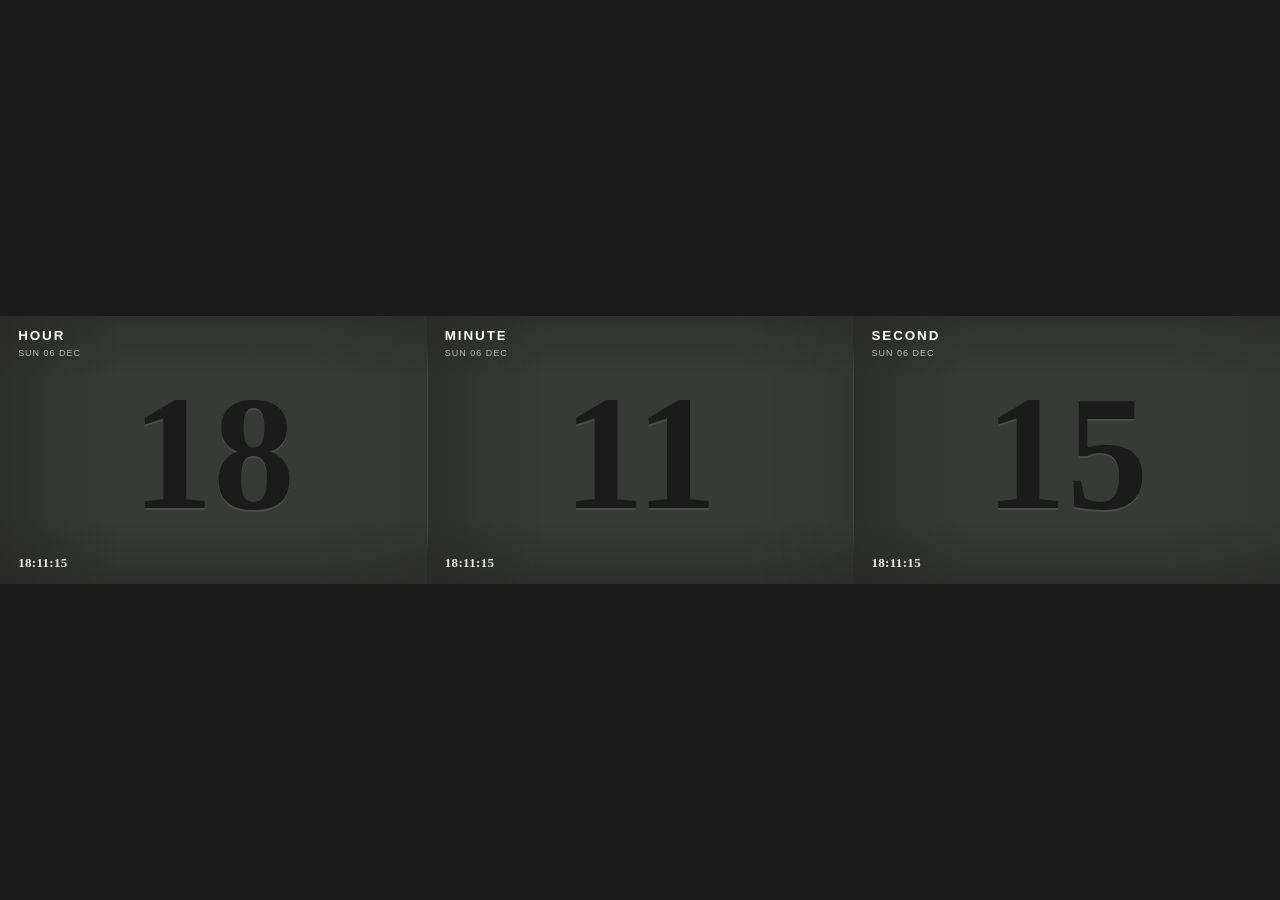
==== screen-b7f4e2/index.html @ 58f95afc "Build three-panel Recall-Bot clock framework" ====
<!doctype html>
<html lang="en-AU">
<head>
  <meta charset="utf-8">
  <meta name="viewport" content="width=device-width,initial-scale=1,viewport-fit=cover">
  <meta name="robots" content="noindex,nofollow,noarchive,nosnippet,noimageindex">
  <meta name="googlebot" content="noindex,nofollow,noarchive,nosnippet,noimageindex">
  <meta name="referrer" content="no-referrer">
  <meta http-equiv="Content-Security-Policy" content="default-src 'self'; img-src 'self'; media-src 'self'; font-src 'self'; style-src 'self'; script-src 'self'; connect-src 'none'; frame-src 'none'; object-src 'none'; base-uri 'none'; form-action 'none'">
  <title>Screen</title>
  <link rel="preload" href="fonts/OpenSans-Regular.woff2" as="font" type="font/woff2" crossorigin>
  <link rel="preload" href="fonts/OpenSans-SemiBold.woff2" as="font" type="font/woff2" crossorigin>
  <link rel="preload" href="fonts/PTSerif-Bold.woff2" as="font" type="font/woff2" crossorigin>
  <link rel="stylesheet" href="style.css?v=20260805-1">
</head>
<body>
  <main id="stage" aria-label="Recall-Bot three-panel clock prototype">
    <section class="panel" data-kind="hour">
      <video id="hour-video" class="panel-video" muted autoplay loop playsinline preload="auto"></video>
      <div class="shade" aria-hidden="true"></div>
      <header class="panel-header"><div class="panel-label">HOUR</div><div class="panel-date">WED 05 AUG</div></header>
      <div class="panel-value" id="hour-value">17</div>
      <footer class="panel-footer"><time class="mini-clock">17:05:00</time></footer>
    </section>
    <section class="panel" data-kind="minute">
      <video id="minute-video" class="panel-video" muted autoplay loop playsinline preload="auto"></video>
      <div class="shade" aria-hidden="true"></div>
      <header class="panel-header"><div class="panel-label">MINUTE</div><div class="panel-date">WED 05 AUG</div></header>
      <div class="panel-value" id="minute-value">05</div>
      <footer class="panel-footer"><time class="mini-clock">17:05:00</time></footer>
    </section>
    <section class="panel" data-kind="second">
      <video id="second-video" class="panel-video" muted autoplay loop playsinline preload="auto"></video>
      <div class="shade" aria-hidden="true"></div>
      <header class="panel-header"><div class="panel-label">SECOND</div><div class="panel-date">WED 05 AUG</div></header>
      <div class="panel-value" id="second-value">00</div>
      <footer class="panel-footer"><time class="mini-clock">17:05:00</time></footer>
    </section>
  </main>
  <aside id="debug" hidden></aside>
  <script src="app.js?v=20260805-1"></script>
</body>
</html>
---- screen-b7f4e2/style.css ----
@font-face{font-family:"Open Sans Local";src:url("fonts/OpenSans-Regular.woff2") format("woff2");font-style:normal;font-weight:400;font-display:swap}
@font-face{font-family:"Open Sans Local";src:url("fonts/OpenSans-SemiBold.woff2") format("woff2");font-style:normal;font-weight:600;font-display:swap}
@font-face{font-family:"PT Serif Local";src:url("fonts/PTSerif-Bold.woff2") format("woff2");font-style:normal;font-weight:700;font-display:swap}
:root{--aurecon-grey:#373A36;--aurecon-dark:#1C1B1C;--aurecon-green:#89C925;--white:#fff}
*{box-sizing:border-box}html,body{margin:0;width:100%;height:100%;overflow:hidden;background:var(--aurecon-dark)}body{display:grid;place-items:center}
#stage{position:relative;display:grid;grid-template-columns:repeat(3,1fr);width:min(100vw,calc(100vh * 4.776119403));height:min(100vh,calc(100vw / 4.776119403));aspect-ratio:3840/804;overflow:hidden;background:var(--aurecon-grey);contain:strict}
.panel{position:relative;min-width:0;height:100%;overflow:hidden;background:var(--aurecon-grey);isolation:isolate}.panel+.panel::before{content:"";position:absolute;z-index:20;inset:28px auto 28px 0;width:1px;background:linear-gradient(transparent,rgba(255,255,255,.13) 16%,rgba(255,255,255,.13) 84%,transparent)}
.panel-video{position:absolute;z-index:0;inset:0;width:100%;height:100%;object-fit:cover;background:var(--aurecon-grey)}.shade{position:absolute;z-index:1;inset:0;background:linear-gradient(90deg,rgba(28,27,28,.36),transparent 28%,transparent 72%,rgba(28,27,28,.12)),linear-gradient(180deg,rgba(28,27,28,.28),transparent 23%,transparent 76%,rgba(28,27,28,.32));pointer-events:none}
.panel-header{position:absolute;z-index:4;top:4.7%;left:4.25%;display:flex;flex-direction:column;align-items:flex-start;gap:7px;color:var(--white);font-family:"Open Sans Local",Arial,sans-serif;text-transform:uppercase}.panel-label{font-size:clamp(13px,1.05vw,40px);line-height:1;font-weight:600;letter-spacing:.14em}.panel-date{font-size:clamp(9px,.47vw,18px);line-height:1;font-weight:400;letter-spacing:.11em;color:rgba(255,255,255,.68)}
.panel-value{position:absolute;z-index:3;left:50%;top:50%;transform:translate(-50%,-47%);font-family:"PT Serif Local",Georgia,serif;font-size:clamp(86px,12.75vw,490px);line-height:.78;font-weight:700;font-variant-numeric:tabular-nums lining-nums;color:var(--aurecon-dark);text-shadow:0 2px 0 rgba(255,255,255,.1);pointer-events:none}.panel-footer{position:absolute;z-index:4;left:4.25%;bottom:4.8%;color:var(--white)}.mini-clock{font-family:"PT Serif Local",Georgia,serif;font-size:clamp(13px,.84vw,32px);line-height:1;font-weight:700;font-variant-numeric:tabular-nums lining-nums;letter-spacing:.025em;color:rgba(255,255,255,.9)}
#debug{position:fixed;z-index:100;top:8px;right:8px;max-width:min(620px,calc(100vw - 16px));padding:9px 11px;border:1px solid rgba(255,255,255,.24);border-radius:5px;background:rgba(28,27,28,.88);color:#fff;font:12px/1.45 ui-monospace,SFMono-Regular,Consolas,monospace;white-space:pre-wrap;pointer-events:none}@media(max-width:900px){.panel-date{display:none}}
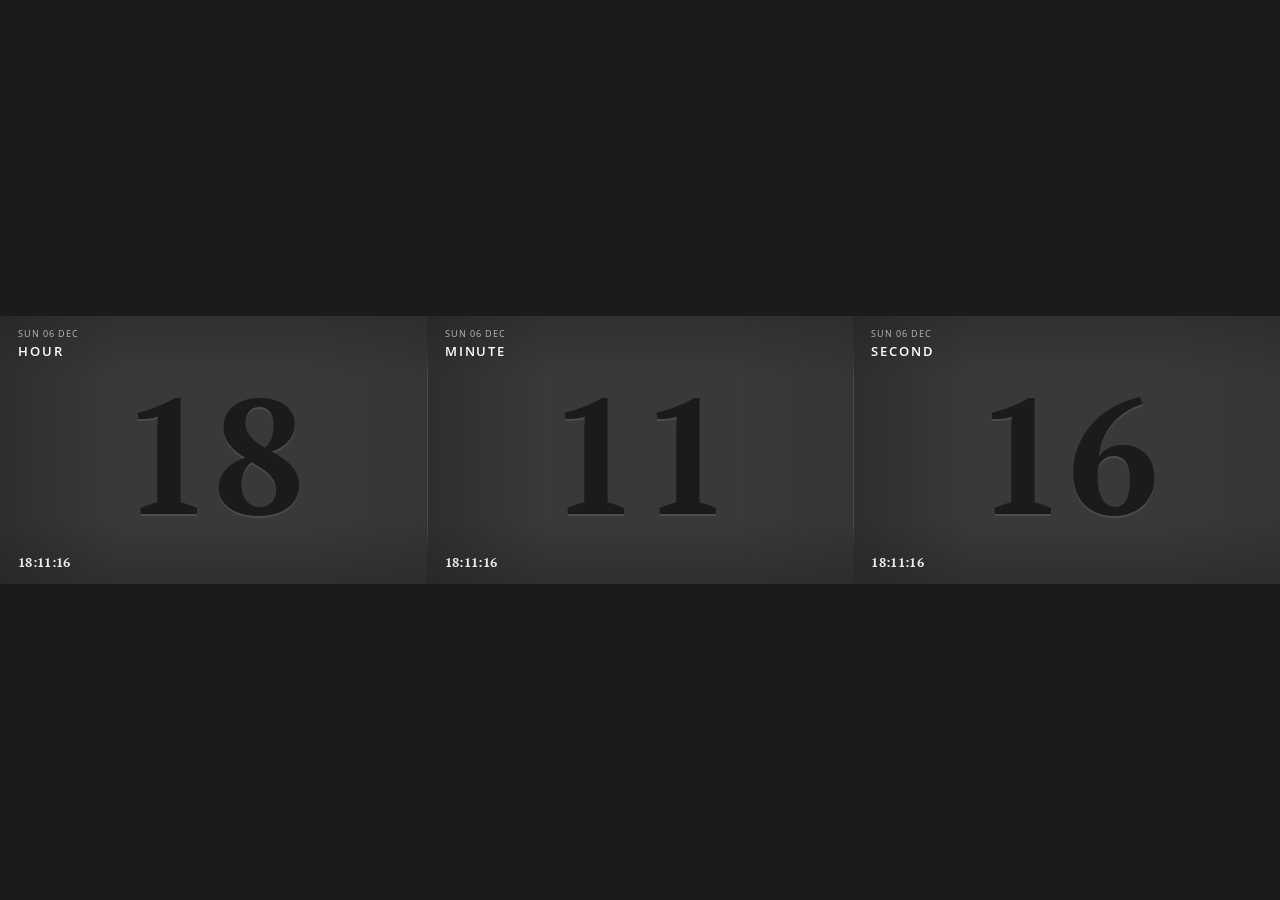
==== commit d7f3f0be: "Refine fixed native clock markup" ====
--- a/screen-b7f4e2/index.html
+++ b/screen-b7f4e2/index.html
@@ -11,33 +11,48 @@
   <link rel="preload" href="fonts/OpenSans-Regular.woff2" as="font" type="font/woff2" crossorigin>
   <link rel="preload" href="fonts/OpenSans-SemiBold.woff2" as="font" type="font/woff2" crossorigin>
   <link rel="preload" href="fonts/PTSerif-Bold.woff2" as="font" type="font/woff2" crossorigin>
-  <link rel="stylesheet" href="style.css?v=20260805-1">
+  <link rel="stylesheet" href="style.css?v=20260806-1">
 </head>
 <body>
-  <main id="stage" aria-label="Recall-Bot three-panel clock prototype">
-    <section class="panel" data-kind="hour">
-      <video id="hour-video" class="panel-video" muted autoplay loop playsinline preload="auto"></video>
-      <div class="shade" aria-hidden="true"></div>
-      <header class="panel-header"><div class="panel-label">HOUR</div><div class="panel-date">WED 05 AUG</div></header>
-      <div class="panel-value" id="hour-value">17</div>
-      <footer class="panel-footer"><time class="mini-clock">17:05:00</time></footer>
-    </section>
-    <section class="panel" data-kind="minute">
-      <video id="minute-video" class="panel-video" muted autoplay loop playsinline preload="auto"></video>
-      <div class="shade" aria-hidden="true"></div>
-      <header class="panel-header"><div class="panel-label">MINUTE</div><div class="panel-date">WED 05 AUG</div></header>
-      <div class="panel-value" id="minute-value">05</div>
-      <footer class="panel-footer"><time class="mini-clock">17:05:00</time></footer>
-    </section>
-    <section class="panel" data-kind="second">
-      <video id="second-video" class="panel-video" muted autoplay loop playsinline preload="auto"></video>
-      <div class="shade" aria-hidden="true"></div>
-      <header class="panel-header"><div class="panel-label">SECOND</div><div class="panel-date">WED 05 AUG</div></header>
-      <div class="panel-value" id="second-value">00</div>
-      <footer class="panel-footer"><time class="mini-clock">17:05:00</time></footer>
-    </section>
-  </main>
+  <div id="viewport">
+    <div id="stage-shell">
+      <main id="stage" aria-label="Recall-Bot three-panel clock prototype">
+        <section class="panel" data-kind="hour">
+          <video id="hour-video" class="panel-video" muted autoplay loop playsinline preload="auto"></video>
+          <div class="shade" aria-hidden="true"></div>
+          <header class="panel-header">
+            <div class="panel-date">THU 06 AUG</div>
+            <div class="panel-label">HOUR</div>
+          </header>
+          <div class="panel-value" id="hour-value">00</div>
+          <footer class="panel-footer"><time class="mini-clock">00:00:00</time></footer>
+        </section>
+
+        <section class="panel" data-kind="minute">
+          <video id="minute-video" class="panel-video" muted autoplay loop playsinline preload="auto"></video>
+          <div class="shade" aria-hidden="true"></div>
+          <header class="panel-header">
+            <div class="panel-date">THU 06 AUG</div>
+            <div class="panel-label">MINUTE</div>
+          </header>
+          <div class="panel-value" id="minute-value">00</div>
+          <footer class="panel-footer"><time class="mini-clock">00:00:00</time></footer>
+        </section>
+
+        <section class="panel" data-kind="second">
+          <video id="second-video" class="panel-video" muted autoplay loop playsinline preload="auto"></video>
+          <div class="shade" aria-hidden="true"></div>
+          <header class="panel-header">
+            <div class="panel-date">THU 06 AUG</div>
+            <div class="panel-label">SECOND</div>
+          </header>
+          <div class="panel-value" id="second-value">00</div>
+          <footer class="panel-footer"><time class="mini-clock">00:00:00</time></footer>
+        </section>
+      </main>
+    </div>
+  </div>
   <aside id="debug" hidden></aside>
-  <script src="app.js?v=20260805-1"></script>
+  <script src="app.js?v=20260806-1"></script>
 </body>
 </html>
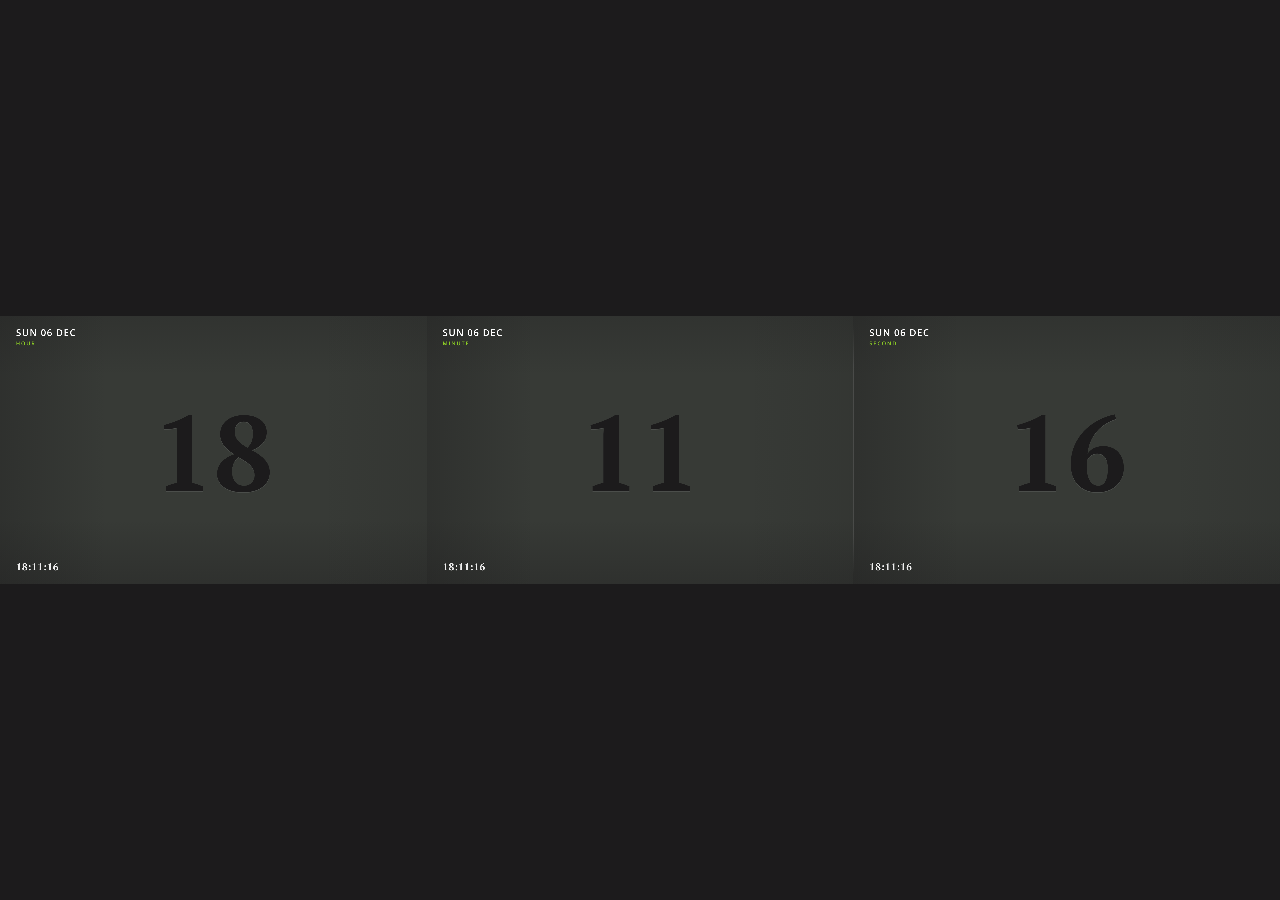
==== commit b5c73eb3: "Load the production asset map" ====
--- a/screen-b7f4e2/index.html
+++ b/screen-b7f4e2/index.html
@@ -11,7 +11,7 @@
   <link rel="preload" href="fonts/OpenSans-Regular.woff2" as="font" type="font/woff2" crossorigin>
   <link rel="preload" href="fonts/OpenSans-SemiBold.woff2" as="font" type="font/woff2" crossorigin>
   <link rel="preload" href="fonts/PTSerif-Bold.woff2" as="font" type="font/woff2" crossorigin>
-  <link rel="stylesheet" href="style.css?v=20260806-1">
+  <link rel="stylesheet" href="style.css?v=20260806-2">
 </head>
 <body>
   <div id="viewport">
@@ -53,6 +53,7 @@
     </div>
   </div>
   <aside id="debug" hidden></aside>
-  <script src="app.js?v=20260806-1"></script>
+  <script src="asset-config.js?v=20260806-2"></script>
+  <script src="app.js?v=20260806-2"></script>
 </body>
 </html>
--- a/screen-b7f4e2/style.css
+++ b/screen-b7f4e2/style.css
@@ -1,11 +1,22 @@
 @font-face{font-family:"Open Sans Local";src:url("fonts/OpenSans-Regular.woff2") format("woff2");font-style:normal;font-weight:400;font-display:swap}
 @font-face{font-family:"Open Sans Local";src:url("fonts/OpenSans-SemiBold.woff2") format("woff2");font-style:normal;font-weight:600;font-display:swap}
 @font-face{font-family:"PT Serif Local";src:url("fonts/PTSerif-Bold.woff2") format("woff2");font-style:normal;font-weight:700;font-display:swap}
-:root{--aurecon-grey:#373A36;--aurecon-dark:#1C1B1C;--aurecon-green:#89C925;--white:#fff}
-*{box-sizing:border-box}html,body{margin:0;width:100%;height:100%;overflow:hidden;background:var(--aurecon-dark)}body{display:grid;place-items:center}
-#stage{position:relative;display:grid;grid-template-columns:repeat(3,1fr);width:min(100vw,calc(100vh * 4.776119403));height:min(100vh,calc(100vw / 4.776119403));aspect-ratio:3840/804;overflow:hidden;background:var(--aurecon-grey);contain:strict}
-.panel{position:relative;min-width:0;height:100%;overflow:hidden;background:var(--aurecon-grey);isolation:isolate}.panel+.panel::before{content:"";position:absolute;z-index:20;inset:28px auto 28px 0;width:1px;background:linear-gradient(transparent,rgba(255,255,255,.13) 16%,rgba(255,255,255,.13) 84%,transparent)}
-.panel-video{position:absolute;z-index:0;inset:0;width:100%;height:100%;object-fit:cover;background:var(--aurecon-grey)}.shade{position:absolute;z-index:1;inset:0;background:linear-gradient(90deg,rgba(28,27,28,.36),transparent 28%,transparent 72%,rgba(28,27,28,.12)),linear-gradient(180deg,rgba(28,27,28,.28),transparent 23%,transparent 76%,rgba(28,27,28,.32));pointer-events:none}
-.panel-header{position:absolute;z-index:4;top:4.7%;left:4.25%;display:flex;flex-direction:column;align-items:flex-start;gap:7px;color:var(--white);font-family:"Open Sans Local",Arial,sans-serif;text-transform:uppercase}.panel-label{font-size:clamp(13px,1.05vw,40px);line-height:1;font-weight:600;letter-spacing:.14em}.panel-date{font-size:clamp(9px,.47vw,18px);line-height:1;font-weight:400;letter-spacing:.11em;color:rgba(255,255,255,.68)}
-.panel-value{position:absolute;z-index:3;left:50%;top:50%;transform:translate(-50%,-47%);font-family:"PT Serif Local",Georgia,serif;font-size:clamp(86px,12.75vw,490px);line-height:.78;font-weight:700;font-variant-numeric:tabular-nums lining-nums;color:var(--aurecon-dark);text-shadow:0 2px 0 rgba(255,255,255,.1);pointer-events:none}.panel-footer{position:absolute;z-index:4;left:4.25%;bottom:4.8%;color:var(--white)}.mini-clock{font-family:"PT Serif Local",Georgia,serif;font-size:clamp(13px,.84vw,32px);line-height:1;font-weight:700;font-variant-numeric:tabular-nums lining-nums;letter-spacing:.025em;color:rgba(255,255,255,.9)}
-#debug{position:fixed;z-index:100;top:8px;right:8px;max-width:min(620px,calc(100vw - 16px));padding:9px 11px;border:1px solid rgba(255,255,255,.24);border-radius:5px;background:rgba(28,27,28,.88);color:#fff;font:12px/1.45 ui-monospace,SFMono-Regular,Consolas,monospace;white-space:pre-wrap;pointer-events:none}@media(max-width:900px){.panel-date{display:none}}
+
+:root{--aurecon-grey:#373A36;--aurecon-dark:#1C1B1C;--aurecon-green:#89C925;--white:#FFFFFF;--stage-width:3840px;--stage-height:804px;--panel-width:1280px}
+*{box-sizing:border-box}
+html,body{margin:0;width:100%;height:100%;overflow:hidden;background:var(--aurecon-dark)}
+body{font-family:"Open Sans Local",Arial,sans-serif;-webkit-font-smoothing:antialiased;text-rendering:geometricPrecision}
+#viewport{position:fixed;inset:0;display:grid;place-items:center;overflow:hidden;background:var(--aurecon-dark)}
+#stage-shell{position:relative;overflow:hidden;background:var(--aurecon-grey)}
+#stage{position:absolute;top:0;left:0;display:grid;grid-template-columns:repeat(3,var(--panel-width));width:var(--stage-width);height:var(--stage-height);overflow:hidden;background:var(--aurecon-grey);contain:strict;transform-origin:top left;will-change:transform}
+.panel{position:relative;width:var(--panel-width);height:var(--stage-height);overflow:hidden;background:var(--aurecon-grey);isolation:isolate}
+.panel+.panel::before{content:"";position:absolute;z-index:20;top:28px;bottom:28px;left:0;width:1px;background:linear-gradient(transparent,rgba(255,255,255,.13) 16%,rgba(255,255,255,.13) 84%,transparent)}
+.panel-video{position:absolute;z-index:0;inset:0;display:block;width:100%;height:100%;object-fit:cover;background:var(--aurecon-grey)}
+.shade{position:absolute;z-index:1;inset:0;background:linear-gradient(90deg,rgba(28,27,28,.30),transparent 25%,transparent 75%,rgba(28,27,28,.12)),linear-gradient(180deg,rgba(28,27,28,.22),transparent 22%,transparent 76%,rgba(28,27,28,.30));pointer-events:none}
+.panel-header{position:absolute;z-index:4;top:36px;left:48px;display:flex;flex-direction:column;align-items:flex-start;gap:10px;text-transform:uppercase}
+.panel-date{font-size:28px;line-height:1;font-weight:600;letter-spacing:.08em;color:var(--white)}
+.panel-label{font-size:16px;line-height:1;font-weight:600;letter-spacing:.20em;color:var(--aurecon-green)}
+.panel-value{position:absolute;z-index:3;left:50%;top:50%;transform:translate(-50%,-48%);font-family:"PT Serif Local",Georgia,serif;font-size:320px;line-height:.82;font-weight:700;font-variant-numeric:tabular-nums lining-nums;color:var(--aurecon-dark);text-shadow:0 2px 0 rgba(255,255,255,.10);pointer-events:none}
+.panel-footer{position:absolute;z-index:4;left:48px;bottom:36px;color:var(--white)}
+.mini-clock{font-family:"PT Serif Local",Georgia,serif;font-size:30px;line-height:1;font-weight:700;font-variant-numeric:tabular-nums lining-nums;letter-spacing:.025em;color:rgba(255,255,255,.92)}
+#debug{position:fixed;z-index:100;top:8px;right:8px;max-width:min(660px,calc(100vw - 16px));padding:9px 11px;border:1px solid rgba(255,255,255,.24);border-radius:5px;background:rgba(28,27,28,.90);color:#fff;font:12px/1.45 ui-monospace,SFMono-Regular,Consolas,monospace;white-space:pre-wrap;pointer-events:none}
